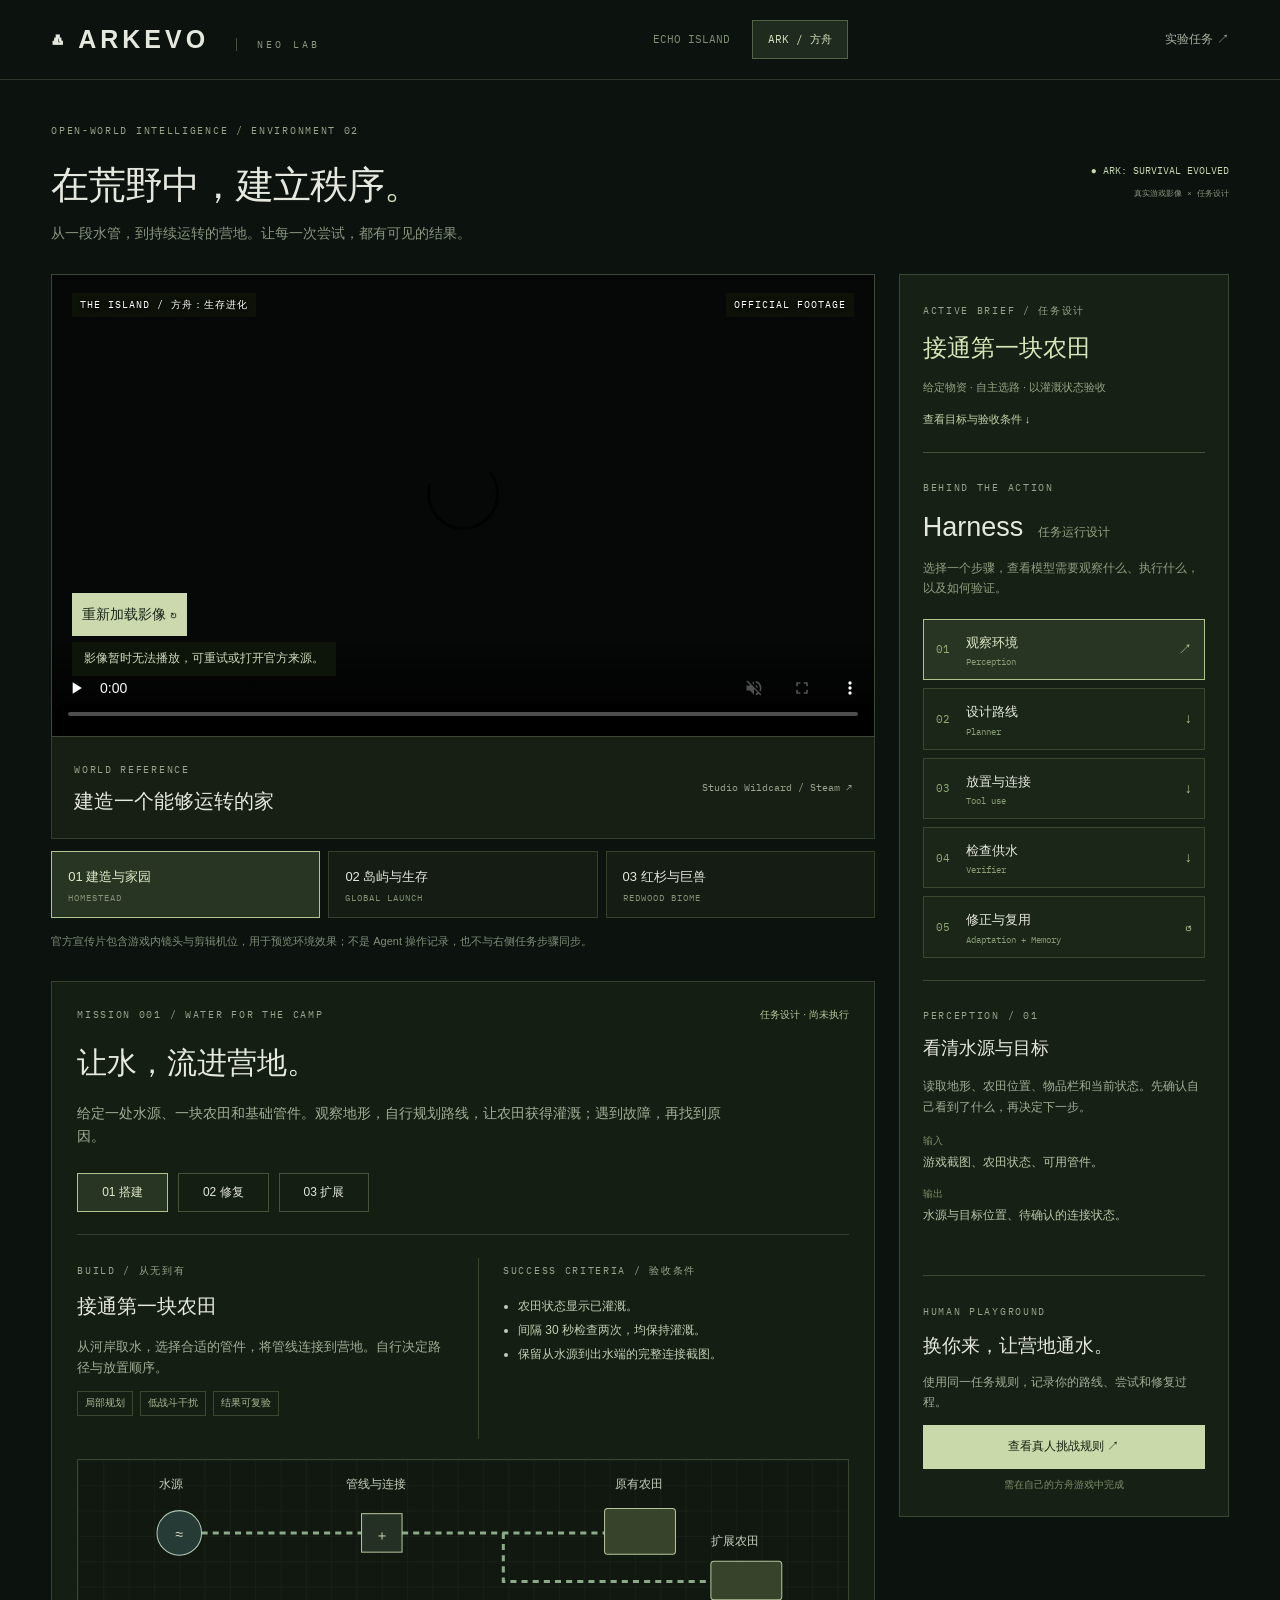
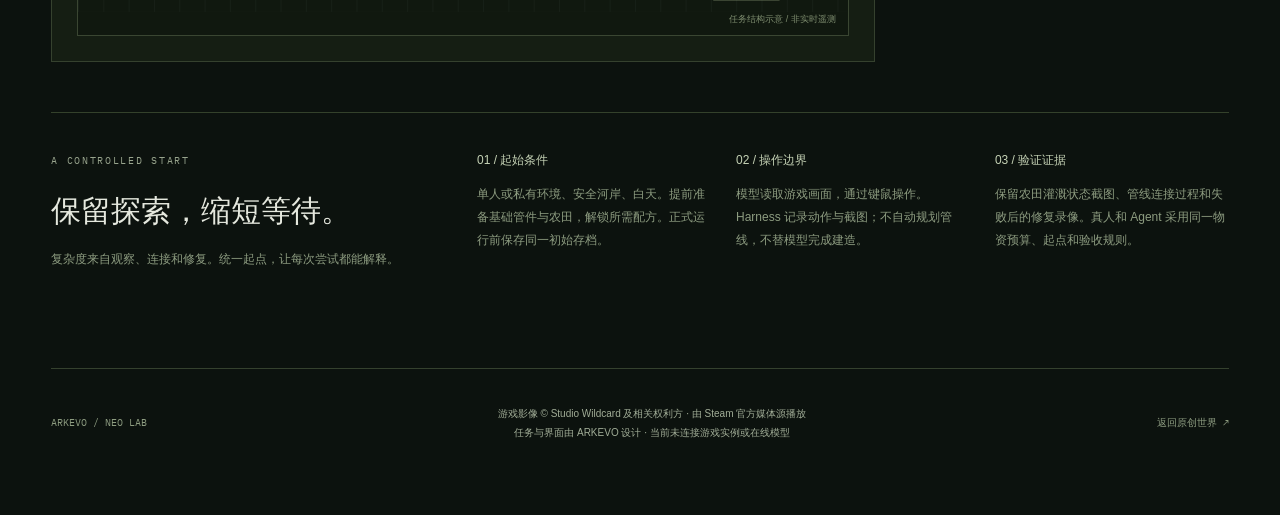
==== ark.html @ 44299d84 "Add ARK environment preview with official footage and irrigation task briefs" ====
<!doctype html><html lang="zh-CN"><head><meta charset="utf-8"><meta name="viewport" content="width=device-width,initial-scale=1"><title>ARKEVO — 方舟观测台</title><meta name="theme-color" content="#101510"><link rel="icon" href="assets/mark.svg"><link rel="stylesheet" href="ark.css?v=1"></head><body>
<header><a class="brand" href="index.html">◭ ARKEVO <small>NEO LAB</small></a><nav aria-label="环境切换"><a href="index.html">ECHO ISLAND</a><a class="selected" href="ark.html" aria-current="page">ARK / 方舟</a></nav><a href="#mission">实验任务 ↗</a></header>
<main><section class="intro"><div><span class="eyebrow">OPEN-WORLD INTELLIGENCE / ENVIRONMENT 02</span><h1>在荒野中，建立秩序<span>。</span></h1><p>从一段水管，到持续运转的营地。让每一次尝试，都有可见的结果。</p></div><div class="intro-side"><span>● ARK: SURVIVAL EVOLVED</span><small>真实游戏影像 × 任务设计</small></div></section>
<div class="layout"><section class="viewer"><div class="film"><video id="film" controls autoplay muted playsinline preload="metadata" aria-label="方舟官方游戏宣传影像"></video><div class="film-top"><span>THE ISLAND / 方舟：生存进化</span><span>OFFICIAL FOOTAGE</span></div><div id="loading" role="status">正在连接官方影像…</div><button id="retry" hidden>重新加载影像 ↻</button></div><div class="film-info"><div><span class="eyebrow">WORLD REFERENCE</span><h2 id="filmTitle">建造一个能够运转的家</h2></div><a href="https://store.steampowered.com/app/346110/ARK_Survival_Evolved/" target="_blank" rel="noopener">Studio Wildcard / Steam ↗</a></div><div class="media-tabs" role="group" aria-label="选择游戏影像"><button data-film="0" aria-pressed="true">01 建造与家园<span>HOMESTEAD</span></button><button data-film="1" aria-pressed="false">02 岛屿与生存<span>GLOBAL LAUNCH</span></button><button data-film="2" aria-pressed="false">03 红杉与巨兽<span>REDWOOD BIOME</span></button></div><p class="media-note">官方宣传片包含游戏内镜头与剪辑机位，用于预览环境效果；不是 Agent 操作记录，也不与右侧任务步骤同步。</p>
<section class="mission" id="mission"><div class="section-top"><span class="eyebrow">MISSION 001 / WATER FOR THE CAMP</span><span class="status">任务设计 · 尚未执行</span></div><h2>让水，流进营地。</h2><p class="lead">给定一处水源、一块农田和基础管件。观察地形，自行规划路线，让农田获得灌溉；遇到故障，再找到原因。</p><div class="task-tabs" role="group" aria-label="选择挑战任务"><button data-task="0" aria-pressed="true">01 搭建</button><button data-task="1" aria-pressed="false">02 修复</button><button data-task="2" aria-pressed="false">03 扩展</button></div><div class="task-content"><div><span id="taskTag" class="eyebrow"></span><h3 id="taskTitle"></h3><p id="taskDesc"></p><div class="pills"><span>局部规划</span><span>低战斗干扰</span><span>结果可复验</span></div></div><div class="success"><span class="eyebrow">SUCCESS CRITERIA / 验收条件</span><ul id="criteria"></ul></div></div><div class="map"><svg viewBox="0 0 760 150" role="img" aria-label="供水任务结构示意，不代表游戏实时状态"><defs><pattern id="grid" width="25" height="25" patternUnits="userSpaceOnUse"><path d="M25 0H0V25" fill="none" stroke="#29362c" stroke-width=".5"/></pattern></defs><rect width="760" height="150" fill="url(#grid)"/><path d="M100 72H300H530M420 72V120H640" fill="none" stroke="#8caa8a" stroke-width="3" stroke-dasharray="6 5"/><circle cx="100" cy="72" r="22" fill="#263a36" stroke="#b0c9b3"/><text x="100" y="78" text-anchor="middle" fill="#d4dfc0">≈</text><rect x="280" y="53" width="40" height="38" fill="#253025" stroke="#b6c69b"/><text x="300" y="79" text-anchor="middle" fill="#d4dfc0">＋</text><rect x="520" y="48" width="70" height="45" rx="3" fill="#37432a" stroke="#b6c69b"/><rect x="625" y="100" width="70" height="38" rx="3" fill="#37432a" stroke="#b6c69b"/><g fill="#c5cfbb" font-size="12" font-family="sans-serif"><text x="80" y="28">水源</text><text x="265" y="28">管线与连接</text><text x="530" y="28">原有农田</text><text x="625" y="84">扩展农田</text></g></svg><span>任务结构示意 / 非实时遥测</span></div></section></section>
<aside><div class="mission-summary"><span class="eyebrow">ACTIVE BRIEF / 任务设计</span><h3 id="briefTask">接通第一块农田</h3><p>给定物资 · 自主选路 · 以灌溉状态验收</p><a href="#mission">查看目标与验收条件 ↓</a></div><div class="panel-title"><span class="eyebrow">BEHIND THE ACTION</span><h2>Harness <small>任务运行设计</small></h2><p>选择一个步骤，查看模型需要观察什么、执行什么，以及如何验证。</p></div><div class="loop" role="group" aria-label="查看闭环步骤"><button data-step="0" aria-pressed="true"><b>01</b><span>观察环境<small>Perception</small></span><i>↗</i></button><button data-step="1" aria-pressed="false"><b>02</b><span>设计路线<small>Planner</small></span><i>↓</i></button><button data-step="2" aria-pressed="false"><b>03</b><span>放置与连接<small>Tool use</small></span><i>↓</i></button><button data-step="3" aria-pressed="false"><b>04</b><span>检查供水<small>Verifier</small></span><i>↓</i></button><button data-step="4" aria-pressed="false"><b>05</b><span>修正与复用<small>Adaptation + Memory</small></span><i>↺</i></button></div><div class="step-detail" aria-live="polite"><span id="stepCode" class="eyebrow"></span><h3 id="stepTitle"></h3><p id="stepBody"></p><dl><dt>输入</dt><dd id="stepInput"></dd><dt>输出</dt><dd id="stepOutput"></dd></dl></div><div class="human"><span class="eyebrow">HUMAN PLAYGROUND</span><h3>换你来，让营地通水。</h3><p>使用同一任务规则，记录你的路线、尝试和修复过程。</p><button id="humanOpen">查看真人挑战规则 ↗</button><small>需在自己的方舟游戏中完成</small></div></aside></div>
<section class="conditions"><div><span class="eyebrow">A CONTROLLED START</span><h2>保留探索，缩短等待。</h2><p>复杂度来自观察、连接和修复。统一起点，让每次尝试都能解释。</p></div><div><article><b>01 / 起始条件</b><p>单人或私有环境、安全河岸、白天。提前准备基础管件与农田，解锁所需配方。正式运行前保存同一初始存档。</p></article><article><b>02 / 操作边界</b><p>模型读取游戏画面，通过键鼠操作。Harness 记录动作与截图；不自动规划管线，不替模型完成建造。</p></article><article><b>03 / 验证证据</b><p>保留农田灌溉状态截图、管线连接过程和失败后的修复录像。真人和 Agent 采用同一物资预算、起点和验收规则。</p></article></div></section>
<footer><span>ARKEVO / NEO LAB</span><p>游戏影像 © Studio Wildcard 及相关权利方 · 由 Steam 官方媒体源播放<br>任务与界面由 ARKEVO 设计 · 当前未连接游戏实例或在线模型</p><a href="index.html">返回原创世界 ↗</a></footer></main>
<dialog id="humanDialog" aria-labelledby="humanTitle"><button class="close" aria-label="关闭真人挑战规则">×</button><span class="eyebrow">SAME TASK. YOUR OWN PATH.</span><h2 id="humanTitle">从相同的起点，走出自己的路线。</h2><p>在《方舟：生存进化》中准备安全河岸、农田和基础管件，保存起点。选定任务后再开始计时。</p><ol><li>从任务开始计时，记录暂停、查攻略和人工帮助。</li><li>每次修改后检查农田的灌溉状态，保留失败与修复证据。</li><li>达到全部验收条件后停止计时，记录用时、尝试次数与最终管线。</li></ol><p class="note">本页提供任务书，不会启动或远程控制方舟。尚无可加入的统一游戏服务器，也没有真人或模型成绩。</p><a class="download" href="ark-task.json" download>下载完整任务书 JSON ↓</a></dialog>
<script src="vendor/hls.min.js"></script><script src="ark.js?v=1"></script></body></html>
---- ark.css ----
@font-face{font-family:Plex;src:url(assets/fonts/font-0.ttf)}*{box-sizing:border-box}html{scroll-behavior:smooth}body{margin:0;background:#0c120e;color:#e5e8de;font:14px/1.65 Inter,-apple-system,BlinkMacSystemFont,"PingFang SC",sans-serif}a{color:inherit;text-decoration:none}button{font:inherit;color:inherit;cursor:pointer}button:focus-visible,a:focus-visible{outline:2px solid #d5e5b2;outline-offset:4px}header{height:80px;border-bottom:1px solid #2b3428;display:flex;align-items:center;justify-content:space-between;padding:0 4vw;gap:25px}header>a:last-child{font-size:12px;color:#a8b0a0}.brand{font-size:25px;letter-spacing:4px;font-weight:650}.brand small{font:10px Plex,monospace;letter-spacing:3px;border-left:1px solid #45503c;padding-left:20px;margin-left:16px;color:#8d9883}nav{display:flex;gap:6px;font:11px Plex,monospace}nav a{padding:11px 15px;color:#809078;border:1px solid transparent}nav a.selected{background:#202b1f;border-color:#536348;color:#d4e0bd}main{max-width:1800px;margin:auto;padding:38px 4vw}.intro{display:flex;align-items:center;justify-content:space-between;margin-bottom:28px;gap:20px}.eyebrow{font:10px/1.6 Plex,monospace;letter-spacing:1.7px;color:#98a48d}h1{font-size:clamp(30px,3vw,48px);font-weight:450;letter-spacing:-1px;margin:12px 0 6px}h1 span{color:#d2dfb4}.intro p{margin:0;color:#899680}.intro-side{display:grid;gap:10px;text-align:right;font:10px Plex,monospace;color:#c7d6b1;white-space:nowrap}.intro-side small{color:#88947e}.layout{display:grid;grid-template-columns:minmax(0,1fr) 330px;gap:24px;align-items:start}.viewer{min-width:0}.film{position:relative;background:#050806;aspect-ratio:16/9;border:1px solid #3c4835;overflow:hidden}.film video{width:100%;height:100%;object-fit:contain}.film-top{position:absolute;left:20px;right:20px;top:18px;display:flex;justify-content:space-between;pointer-events:none;font:10px Plex,monospace;letter-spacing:1px;color:#fff;text-shadow:0 2px 4px #000}.film-top span{padding:5px 8px;background:#10180ba0}#loading{position:absolute;left:20px;bottom:60px;padding:7px 12px;background:#10180bcc;color:#d0dbbd;font-size:12px}#retry{position:absolute;left:20px;bottom:100px;background:#ccd9ae;color:#1b2718;border:0;padding:10px}.film-info{display:flex;justify-content:space-between;align-items:center;gap:15px;padding:20px 22px;background:#171f15;border:1px solid #333f2e;border-top:0}.film-info h2{font-weight:450;font-size:20px;margin:5px 0 0}.film-info a{font:10px Plex,monospace;color:#99a48e}.media-tabs{display:grid;grid-template-columns:repeat(3,1fr);gap:8px;margin-top:12px}.media-tabs button{background:#141c13;border:1px solid #34402c;text-align:left;padding:14px 16px;font-size:13px}.media-tabs span{display:block;font:9px Plex,monospace;letter-spacing:1px;color:#859276;margin-top:5px}[aria-pressed=true]{border-color:#afc58b!important;background:#293523!important;color:#e0ebc8!important}.media-note{color:#7f8d77;font-size:11px;margin:14px 0 30px}.mission{border:1px solid #35412e;background:#151e13;padding:25px}.section-top{display:flex;justify-content:space-between;gap:15px}.status{font-size:10px;color:#b5c699}.mission h2,.conditions h2{font-size:30px;font-weight:450;margin:15px 0 9px}.lead{color:#a0ad96;max-width:670px}.task-tabs{display:flex;gap:10px;margin-top:25px}.task-tabs button{border:1px solid #465239;background:transparent;padding:9px 24px;font-size:12px}.task-content{display:grid;grid-template-columns:1fr 1fr;gap:30px;border-top:1px solid #36412d;margin-top:22px;padding-top:23px;min-height:205px}h3{font-weight:500;font-size:20px;margin:8px 0 10px}p{color:#a1ad97}.task-content p{font-size:13px}.pills{display:flex;gap:7px;flex-wrap:wrap}.pills span{font-size:10px;border:1px solid #3a4830;padding:3px 7px;color:#a9b996}.success{border-left:1px solid #39452f;padding-left:24px}.success ul{padding-left:15px;color:#c3ceb5;font-size:12px;line-height:2}.map{margin-top:20px;border:1px solid #3a4632;background:#10180f;position:relative}.map svg{display:block;width:100%;height:auto}.map>span{display:block;text-align:right;font-size:9px;color:#7f8e70;margin:0 12px 8px}aside{border:1px solid #3b4732;padding:23px;background:#172015}.panel-title h2{font-size:27px;font-weight:450;margin:6px 0}.panel-title small{font-size:12px;color:#92a382;margin-left:7px}.panel-title p{font-size:12px;color:#8e9e80;margin:10px 0 20px}.loop{display:grid;gap:8px}.loop button{display:flex;align-items:center;text-align:left;width:100%;padding:12px;background:#1b2618;border:1px solid #3a482f;gap:16px}.loop b{font:11px Plex;color:#92aa76}.loop span{font-size:13px}.loop small{display:block;font:9px Plex;color:#899e76;margin-top:3px}.loop i{margin-left:auto;font-style:normal;color:#acc28d}.step-detail{border-top:1px solid #3d4b33;margin-top:22px;padding-top:22px;min-height:295px}.step-detail h3{font-size:18px}.step-detail p,.step-detail dd{font-size:12px;line-height:1.8}.step-detail dt{color:#778b65;font-size:10px;margin-top:12px}.step-detail dd{margin:3px 0;color:#b8c6a8}.human{border-top:1px solid #3d4b33;padding-top:23px}.human h3{font-size:19px}.human p{font-size:12px}.human button,.download{display:block;width:100%;text-align:center;background:#c9d9aa;color:#192212;border:0;padding:12px;font-size:12px}.human small{display:block;text-align:center;color:#7e916d;font-size:10px;margin-top:8px}.conditions{display:grid;grid-template-columns:1fr 2fr;gap:50px;margin:50px 0;padding:35px 0;border-top:1px solid #34412b}.conditions>div:last-child{display:grid;grid-template-columns:repeat(3,1fr);gap:25px}.conditions b{font-size:12px;font-weight:500;color:#c6d3b6}.conditions p{font-size:12px;line-height:1.9;color:#8d9c80}footer{border-top:1px solid #35412e;display:flex;justify-content:space-between;align-items:center;gap:20px;padding:25px 0;font:10px Plex;color:#8d9c80}footer p{font:10px/1.9 sans-serif;text-align:center}dialog{background:#1a2317;color:#e0e7d5;border:1px solid #758463;max-width:600px;width:calc(100% - 32px);padding:38px}dialog::backdrop{background:#000b;backdrop-filter:blur(6px)}dialog h2{font-weight:450;font-size:27px}dialog p,dialog li{font-size:13px;color:#b6c2a9}dialog li{padding:8px 0}.close{position:absolute;right:12px;top:6px;background:none;border:0;font-size:25px}.note{border-top:1px solid #465239;padding-top:16px;font-size:11px!important}.download{margin-top:22px}[hidden]{display:none!important}@media(min-width:1500px){.layout{grid-template-columns:minmax(0,1fr) 390px}}@media(max-width:950px){.layout{grid-template-columns:1fr}aside{display:grid;grid-template-columns:1fr 1fr;gap:20px}.panel-title{grid-column:1/-1}.step-detail{margin:0;border:0;padding:0}.human{grid-column:1/-1}.conditions{grid-template-columns:1fr;gap:15px}.intro-side{display:none}}@media(max-width:560px){header{height:auto;min-height:80px;padding:16px 5vw;flex-wrap:wrap;gap:12px}.brand{font-size:22px}.brand small{font-size:8px;margin-left:8px;padding-left:10px}header>a:last-child{display:none}nav a{padding:7px 10px}main{padding:25px 5vw}.intro h1{font-size:28px}.intro p{font-size:12px}.eyebrow{font-size:8px}.film-top{top:8px;left:7px;right:7px;font-size:7px}.film-info{padding:13px}.film-info h2{font-size:17px}.film-info a{font-size:8px;max-width:90px}.media-tabs button{padding:10px 8px;font-size:11px}.media-tabs span{font-size:7px}.mission{padding:17px}.section-top{flex-wrap:wrap;gap:5px}.task-content{grid-template-columns:1fr;gap:15px}.success{border-left:0;border-top:1px solid #39452f;padding:15px 0 0}.task-tabs button{padding:8px 17px}aside{display:block;padding:18px}.step-detail{padding-top:20px;margin-top:20px;border-top:1px solid #3d4b33}.conditions>div:last-child{grid-template-columns:1fr;gap:12px}footer{flex-wrap:wrap}footer p{text-align:left}.map svg{min-height:100px}dialog{padding:26px}}

.mission-summary{padding:0 0 22px;margin-bottom:22px;border-bottom:1px solid #425235}.mission-summary h3{font-size:24px;color:#d5e6b9;margin:7px 0}.mission-summary p{font-size:11px;color:#94a382}.mission-summary a{font-size:11px;color:#c5d5ac}@media(max-width:950px){.mission-summary{grid-column:1/-1;margin:0}}
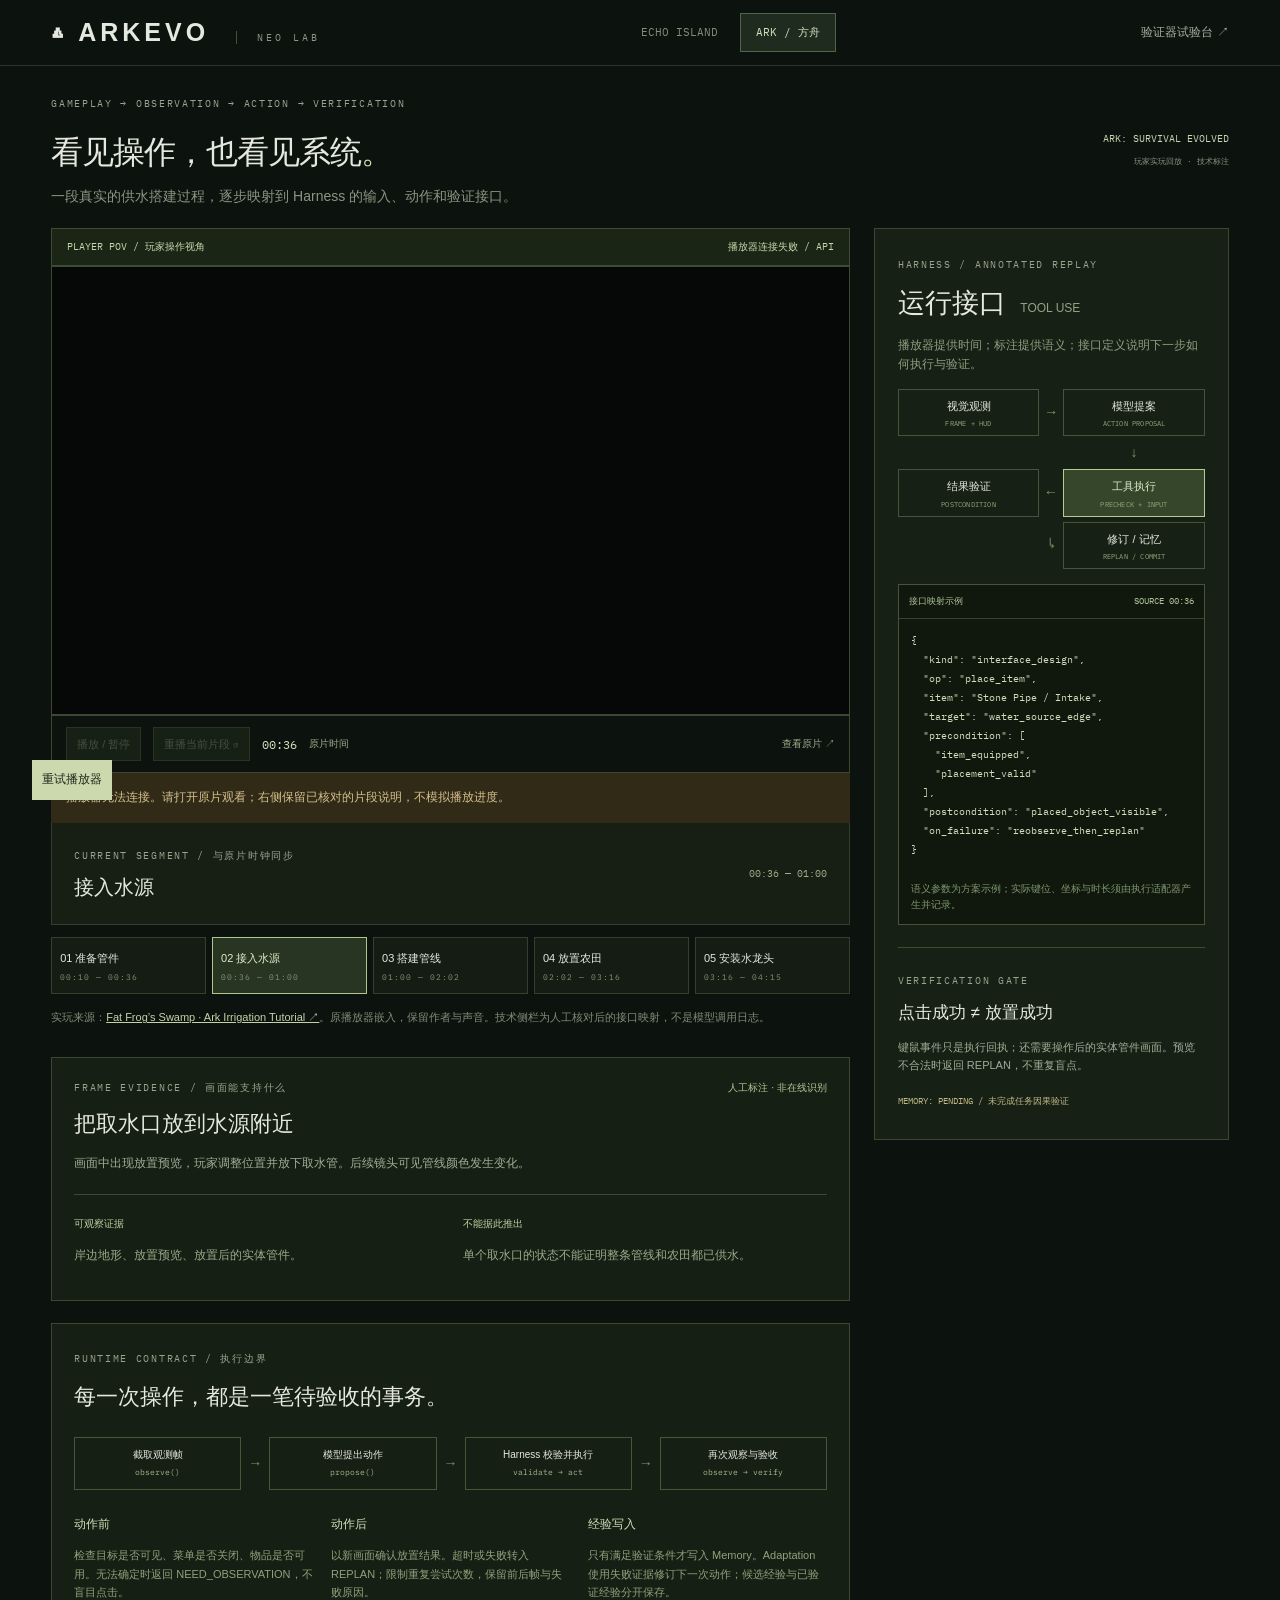
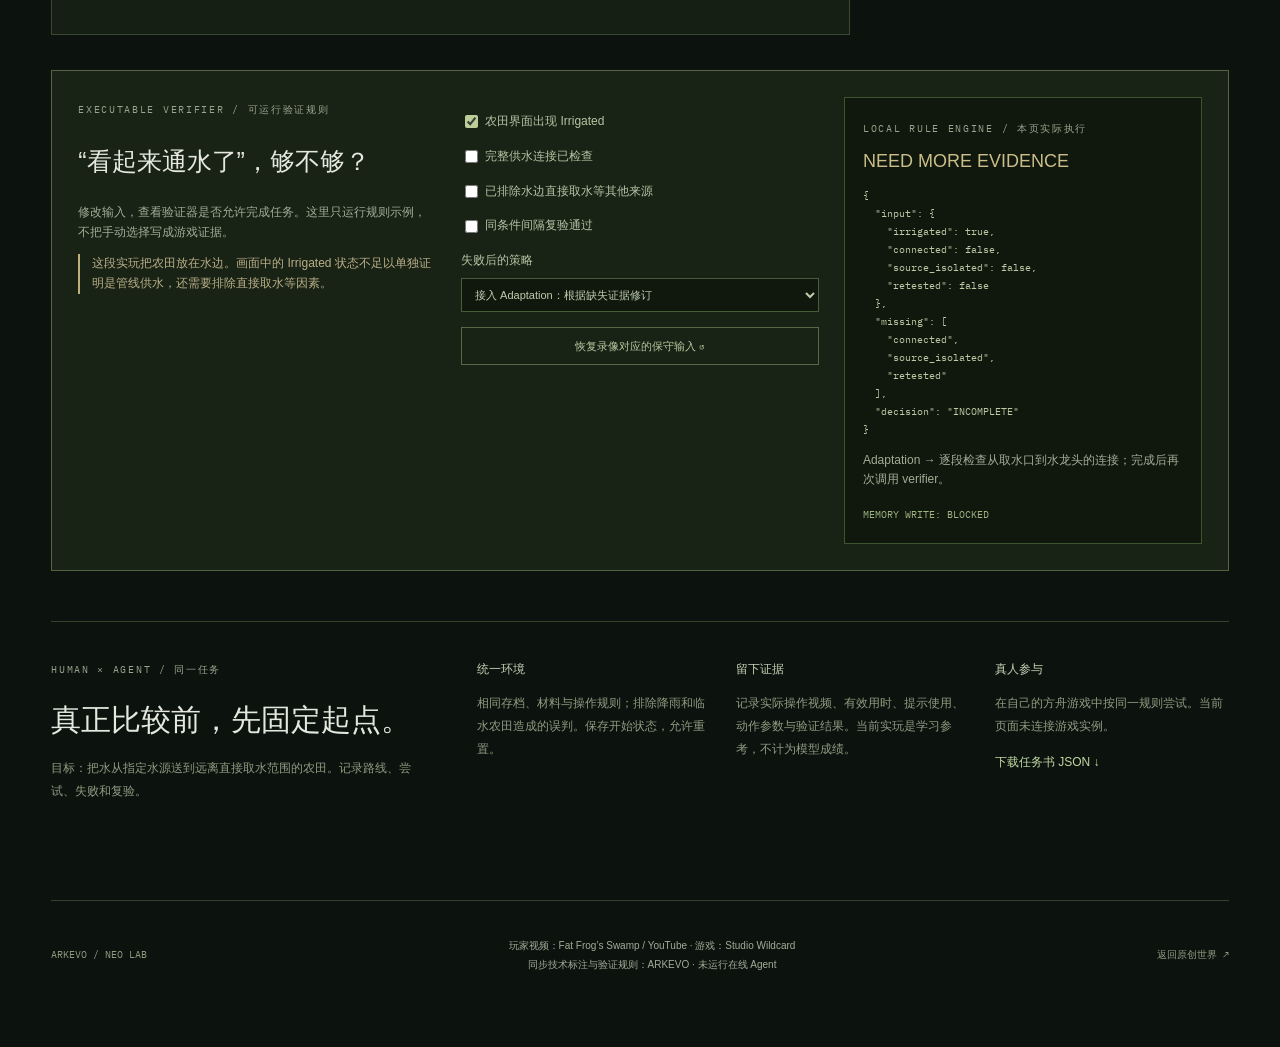
==== commit e021779e: "Replace ARK trailers with task-matched gameplay and synchronized harness contracts" ====
--- a/ark.html
+++ b/ark.html
@@ -1,10 +1,11 @@
-<!doctype html><html lang="zh-CN"><head><meta charset="utf-8"><meta name="viewport" content="width=device-width,initial-scale=1"><title>ARKEVO — 方舟观测台</title><meta name="theme-color" content="#101510"><link rel="icon" href="assets/mark.svg"><link rel="stylesheet" href="ark.css?v=1"></head><body>
-<header><a class="brand" href="index.html">◭ ARKEVO <small>NEO LAB</small></a><nav aria-label="环境切换"><a href="index.html">ECHO ISLAND</a><a class="selected" href="ark.html" aria-current="page">ARK / 方舟</a></nav><a href="#mission">实验任务 ↗</a></header>
-<main><section class="intro"><div><span class="eyebrow">OPEN-WORLD INTELLIGENCE / ENVIRONMENT 02</span><h1>在荒野中，建立秩序<span>。</span></h1><p>从一段水管，到持续运转的营地。让每一次尝试，都有可见的结果。</p></div><div class="intro-side"><span>● ARK: SURVIVAL EVOLVED</span><small>真实游戏影像 × 任务设计</small></div></section>
-<div class="layout"><section class="viewer"><div class="film"><video id="film" controls autoplay muted playsinline preload="metadata" aria-label="方舟官方游戏宣传影像"></video><div class="film-top"><span>THE ISLAND / 方舟：生存进化</span><span>OFFICIAL FOOTAGE</span></div><div id="loading" role="status">正在连接官方影像…</div><button id="retry" hidden>重新加载影像 ↻</button></div><div class="film-info"><div><span class="eyebrow">WORLD REFERENCE</span><h2 id="filmTitle">建造一个能够运转的家</h2></div><a href="https://store.steampowered.com/app/346110/ARK_Survival_Evolved/" target="_blank" rel="noopener">Studio Wildcard / Steam ↗</a></div><div class="media-tabs" role="group" aria-label="选择游戏影像"><button data-film="0" aria-pressed="true">01 建造与家园<span>HOMESTEAD</span></button><button data-film="1" aria-pressed="false">02 岛屿与生存<span>GLOBAL LAUNCH</span></button><button data-film="2" aria-pressed="false">03 红杉与巨兽<span>REDWOOD BIOME</span></button></div><p class="media-note">官方宣传片包含游戏内镜头与剪辑机位，用于预览环境效果；不是 Agent 操作记录，也不与右侧任务步骤同步。</p>
-<section class="mission" id="mission"><div class="section-top"><span class="eyebrow">MISSION 001 / WATER FOR THE CAMP</span><span class="status">任务设计 · 尚未执行</span></div><h2>让水，流进营地。</h2><p class="lead">给定一处水源、一块农田和基础管件。观察地形，自行规划路线，让农田获得灌溉；遇到故障，再找到原因。</p><div class="task-tabs" role="group" aria-label="选择挑战任务"><button data-task="0" aria-pressed="true">01 搭建</button><button data-task="1" aria-pressed="false">02 修复</button><button data-task="2" aria-pressed="false">03 扩展</button></div><div class="task-content"><div><span id="taskTag" class="eyebrow"></span><h3 id="taskTitle"></h3><p id="taskDesc"></p><div class="pills"><span>局部规划</span><span>低战斗干扰</span><span>结果可复验</span></div></div><div class="success"><span class="eyebrow">SUCCESS CRITERIA / 验收条件</span><ul id="criteria"></ul></div></div><div class="map"><svg viewBox="0 0 760 150" role="img" aria-label="供水任务结构示意，不代表游戏实时状态"><defs><pattern id="grid" width="25" height="25" patternUnits="userSpaceOnUse"><path d="M25 0H0V25" fill="none" stroke="#29362c" stroke-width=".5"/></pattern></defs><rect width="760" height="150" fill="url(#grid)"/><path d="M100 72H300H530M420 72V120H640" fill="none" stroke="#8caa8a" stroke-width="3" stroke-dasharray="6 5"/><circle cx="100" cy="72" r="22" fill="#263a36" stroke="#b0c9b3"/><text x="100" y="78" text-anchor="middle" fill="#d4dfc0">≈</text><rect x="280" y="53" width="40" height="38" fill="#253025" stroke="#b6c69b"/><text x="300" y="79" text-anchor="middle" fill="#d4dfc0">＋</text><rect x="520" y="48" width="70" height="45" rx="3" fill="#37432a" stroke="#b6c69b"/><rect x="625" y="100" width="70" height="38" rx="3" fill="#37432a" stroke="#b6c69b"/><g fill="#c5cfbb" font-size="12" font-family="sans-serif"><text x="80" y="28">水源</text><text x="265" y="28">管线与连接</text><text x="530" y="28">原有农田</text><text x="625" y="84">扩展农田</text></g></svg><span>任务结构示意 / 非实时遥测</span></div></section></section>
-<aside><div class="mission-summary"><span class="eyebrow">ACTIVE BRIEF / 任务设计</span><h3 id="briefTask">接通第一块农田</h3><p>给定物资 · 自主选路 · 以灌溉状态验收</p><a href="#mission">查看目标与验收条件 ↓</a></div><div class="panel-title"><span class="eyebrow">BEHIND THE ACTION</span><h2>Harness <small>任务运行设计</small></h2><p>选择一个步骤，查看模型需要观察什么、执行什么，以及如何验证。</p></div><div class="loop" role="group" aria-label="查看闭环步骤"><button data-step="0" aria-pressed="true"><b>01</b><span>观察环境<small>Perception</small></span><i>↗</i></button><button data-step="1" aria-pressed="false"><b>02</b><span>设计路线<small>Planner</small></span><i>↓</i></button><button data-step="2" aria-pressed="false"><b>03</b><span>放置与连接<small>Tool use</small></span><i>↓</i></button><button data-step="3" aria-pressed="false"><b>04</b><span>检查供水<small>Verifier</small></span><i>↓</i></button><button data-step="4" aria-pressed="false"><b>05</b><span>修正与复用<small>Adaptation + Memory</small></span><i>↺</i></button></div><div class="step-detail" aria-live="polite"><span id="stepCode" class="eyebrow"></span><h3 id="stepTitle"></h3><p id="stepBody"></p><dl><dt>输入</dt><dd id="stepInput"></dd><dt>输出</dt><dd id="stepOutput"></dd></dl></div><div class="human"><span class="eyebrow">HUMAN PLAYGROUND</span><h3>换你来，让营地通水。</h3><p>使用同一任务规则，记录你的路线、尝试和修复过程。</p><button id="humanOpen">查看真人挑战规则 ↗</button><small>需在自己的方舟游戏中完成</small></div></aside></div>
-<section class="conditions"><div><span class="eyebrow">A CONTROLLED START</span><h2>保留探索，缩短等待。</h2><p>复杂度来自观察、连接和修复。统一起点，让每次尝试都能解释。</p></div><div><article><b>01 / 起始条件</b><p>单人或私有环境、安全河岸、白天。提前准备基础管件与农田，解锁所需配方。正式运行前保存同一初始存档。</p></article><article><b>02 / 操作边界</b><p>模型读取游戏画面，通过键鼠操作。Harness 记录动作与截图；不自动规划管线，不替模型完成建造。</p></article><article><b>03 / 验证证据</b><p>保留农田灌溉状态截图、管线连接过程和失败后的修复录像。真人和 Agent 采用同一物资预算、起点和验收规则。</p></article></div></section>
-<footer><span>ARKEVO / NEO LAB</span><p>游戏影像 © Studio Wildcard 及相关权利方 · 由 Steam 官方媒体源播放<br>任务与界面由 ARKEVO 设计 · 当前未连接游戏实例或在线模型</p><a href="index.html">返回原创世界 ↗</a></footer></main>
-<dialog id="humanDialog" aria-labelledby="humanTitle"><button class="close" aria-label="关闭真人挑战规则">×</button><span class="eyebrow">SAME TASK. YOUR OWN PATH.</span><h2 id="humanTitle">从相同的起点，走出自己的路线。</h2><p>在《方舟：生存进化》中准备安全河岸、农田和基础管件，保存起点。选定任务后再开始计时。</p><ol><li>从任务开始计时，记录暂停、查攻略和人工帮助。</li><li>每次修改后检查农田的灌溉状态，保留失败与修复证据。</li><li>达到全部验收条件后停止计时，记录用时、尝试次数与最终管线。</li></ol><p class="note">本页提供任务书，不会启动或远程控制方舟。尚无可加入的统一游戏服务器，也没有真人或模型成绩。</p><a class="download" href="ark-task.json" download>下载完整任务书 JSON ↓</a></dialog>
-<script src="vendor/hls.min.js"></script><script src="ark.js?v=1"></script></body></html>+<!doctype html><html lang="zh-CN"><head><meta charset="utf-8"><meta name="viewport" content="width=device-width,initial-scale=1"><meta name="referrer" content="strict-origin-when-cross-origin"><title>ARKEVO — 方舟任务回放</title><link rel="icon" href="assets/mark.svg"><link rel="stylesheet" href="ark.css?v=2"></head><body>
+<header><a class="brand" href="index.html">◭ ARKEVO <small>NEO LAB</small></a><nav aria-label="环境切换"><a href="index.html">ECHO ISLAND</a><a class="selected" href="ark.html" aria-current="page">ARK / 方舟</a></nav><a href="#verification">验证器试验台 ↗</a></header>
+<main><section class="intro"><div><span class="eyebrow">GAMEPLAY → OBSERVATION → ACTION → VERIFICATION</span><h1>看见操作，也看见系统<span>。</span></h1><p>一段真实的供水搭建过程，逐步映射到 Harness 的输入、动作和验证接口。</p></div><div class="intro-side"><span>ARK: SURVIVAL EVOLVED</span><small>玩家实玩回放 · 技术标注</small></div></section>
+<div class="layout"><section class="viewer"><div class="source-strip"><span>PLAYER POV / 玩家操作视角</span><span id="syncState" role="status">播放器连接中</span></div><div class="film"><div id="player"></div></div><div class="play-tools"><button id="playToggle" disabled>播放 / 暂停</button><button id="replay" disabled>重播当前片段 ↺</button><span id="clock">00:36</span><span>原片时间</span><a id="sourceLink" href="https://www.youtube.com/watch?v=_uCKT1KwHM4&t=36s" target="_blank" rel="noopener">查看原片 ↗</a></div><div id="playerError" class="error" hidden role="status">播放器无法连接。请打开原片观看；右侧保留已核对的片段说明，不模拟播放进度。<button id="retry">重试播放器</button></div>
+<div class="film-info"><div><span class="eyebrow">CURRENT SEGMENT / 与原片时钟同步</span><h2 id="filmTitle">接入水源</h2></div><span id="range">00:36 — 01:00</span></div><div id="chapters" class="media-tabs" role="group" aria-label="实玩片段"></div><p class="media-note">实玩来源：<a href="https://www.youtube.com/watch?v=_uCKT1KwHM4" target="_blank" rel="noopener">Fat Frog’s Swamp · Ark Irrigation Tutorial ↗</a>。原播放器嵌入，保留作者与声音。技术侧栏为人工核对后的接口映射，不是模型调用日志。</p>
+<section class="evidence-panel"><div class="section-top"><span class="eyebrow">FRAME EVIDENCE / 画面能支持什么</span><span class="status">人工标注 · 非在线识别</span></div><h2 id="evidenceTitle">取水口的放置与连接</h2><p id="evidenceText"></p><div class="evidence-columns"><div><span>可观察证据</span><p id="seen"></p></div><div><span>不能据此推出</span><p id="unproven"></p></div></div></section>
+<section class="architecture"><span class="eyebrow">RUNTIME CONTRACT / 执行边界</span><h2>每一次操作，都是一笔待验收的事务。</h2><div class="contract-flow"><span>截取观测帧<br><code>observe()</code></span><b>→</b><span>模型提出动作<br><code>propose()</code></span><b>→</b><span>Harness 校验并执行<br><code>validate → act</code></span><b>→</b><span>再次观察与验收<br><code>observe → verify</code></span></div><div class="contract-notes"><article><b>动作前</b><p>检查目标是否可见、菜单是否关闭、物品是否可用。无法确定时返回 NEED_OBSERVATION，不盲目点击。</p></article><article><b>动作后</b><p>以新画面确认放置结果。超时或失败转入 REPLAN；限制重复尝试次数，保留前后帧与失败原因。</p></article><article><b>经验写入</b><p>只有满足验证条件才写入 Memory。Adaptation 使用失败证据修订下一次动作；候选经验与已验证经验分开保存。</p></article></div></section></section>
+<aside><div class="panel-title"><span class="eyebrow">HARNESS / ANNOTATED REPLAY</span><h2>运行接口 <small id="phaseBadge">TOOL USE</small></h2><p>播放器提供时间；标注提供语义；接口定义说明下一步如何执行与验证。</p></div><div id="pipeline" class="pipeline"><div data-node="observe">视觉观测<small>FRAME + HUD</small></div><i>↓</i><div data-node="plan">模型提案<small>ACTION PROPOSAL</small></div><i>↓</i><div data-node="act">工具执行<small>PRECHECK + INPUT</small></div><i>↓</i><div data-node="verify">结果验证<small>POSTCONDITION</small></div><i>↳</i><div data-node="adapt">修订 / 记忆<small>REPLAN / COMMIT</small></div></div><div class="packet"><div class="packet-head"><span>接口映射示例</span><span id="frameRef">SOURCE 00:36</span></div><pre id="actionPacket"></pre><p>语义参数为方案示例；实际键位、坐标与时长须由执行适配器产生并记录。</p></div><div class="gate"><span class="eyebrow">VERIFICATION GATE</span><h3 id="gateTitle"></h3><p id="gateBody"></p><span id="memoryState" class="gate-state"></span></div></aside></div>
+<section id="verification" class="verifier-lab"><div class="lab-intro"><span class="eyebrow">EXECUTABLE VERIFIER / 可运行验证规则</span><h2>“看起来通水了”，够不够？</h2><p>修改输入，查看验证器是否允许完成任务。这里只运行规则示例，不把手动选择写成游戏证据。</p><p class="source-warning">这段实玩把农田放在水边。画面中的 Irrigated 状态不足以单独证明是管线供水，还需要排除直接取水等因素。</p></div><div class="lab-controls"><label><input id="vIrrigated" type="checkbox" checked>农田界面出现 Irrigated</label><label><input id="vConnected" type="checkbox" checked>完整供水连接已检查</label><label><input id="vControl" type="checkbox">已排除水边直接取水等其他来源</label><label><input id="vRetest" type="checkbox">同条件间隔复验通过</label><label>失败后的策略 <select id="adaptPolicy"><option value="adapt">接入 Adaptation：根据缺失证据修订</option><option value="stop">不接入：停止并返回失败原因</option></select></label><button id="resetVerifier">恢复录像对应的保守输入 ↺</button></div><div class="lab-result" aria-live="polite"><span class="eyebrow">LOCAL RULE ENGINE / 本页实际执行</span><h3 id="verdict"></h3><pre id="verifierCode"></pre><p id="nextAction"></p><span id="commitState"></span></div></section>
+<section class="conditions"><div><span class="eyebrow">HUMAN × AGENT / 同一任务</span><h2>真正比较前，先固定起点。</h2><p>目标：把水从指定水源送到远离直接取水范围的农田。记录路线、尝试、失败和复验。</p></div><div><article><b>统一环境</b><p>相同存档、材料与操作规则；排除降雨和临水农田造成的误判。保存开始状态，允许重置。</p></article><article><b>留下证据</b><p>记录实际操作视频、有效用时、提示使用、动作参数与验证结果。当前实玩是学习参考，不计为模型成绩。</p></article><article><b>真人参与</b><p>在自己的方舟游戏中按同一规则尝试。当前页面未连接游戏实例。</p><a href="ark-task.json" download>下载任务书 JSON ↓</a></article></div></section>
+<footer><span>ARKEVO / NEO LAB</span><p>玩家视频：Fat Frog’s Swamp / YouTube · 游戏：Studio Wildcard<br>同步技术标注与验证规则：ARKEVO · 未运行在线 Agent</p><a href="index.html">返回原创世界 ↗</a></footer></main><script src="ark.js?v=2"></script></body></html>
--- a/ark.css
+++ b/ark.css
@@ -1,3 +1,7 @@
 @font-face{font-family:Plex;src:url(assets/fonts/font-0.ttf)}*{box-sizing:border-box}html{scroll-behavior:smooth}body{margin:0;background:#0c120e;color:#e5e8de;font:14px/1.65 Inter,-apple-system,BlinkMacSystemFont,"PingFang SC",sans-serif}a{color:inherit;text-decoration:none}button{font:inherit;color:inherit;cursor:pointer}button:focus-visible,a:focus-visible{outline:2px solid #d5e5b2;outline-offset:4px}header{height:80px;border-bottom:1px solid #2b3428;display:flex;align-items:center;justify-content:space-between;padding:0 4vw;gap:25px}header>a:last-child{font-size:12px;color:#a8b0a0}.brand{font-size:25px;letter-spacing:4px;font-weight:650}.brand small{font:10px Plex,monospace;letter-spacing:3px;border-left:1px solid #45503c;padding-left:20px;margin-left:16px;color:#8d9883}nav{display:flex;gap:6px;font:11px Plex,monospace}nav a{padding:11px 15px;color:#809078;border:1px solid transparent}nav a.selected{background:#202b1f;border-color:#536348;color:#d4e0bd}main{max-width:1800px;margin:auto;padding:38px 4vw}.intro{display:flex;align-items:center;justify-content:space-between;margin-bottom:28px;gap:20px}.eyebrow{font:10px/1.6 Plex,monospace;letter-spacing:1.7px;color:#98a48d}h1{font-size:clamp(30px,3vw,48px);font-weight:450;letter-spacing:-1px;margin:12px 0 6px}h1 span{color:#d2dfb4}.intro p{margin:0;color:#899680}.intro-side{display:grid;gap:10px;text-align:right;font:10px Plex,monospace;color:#c7d6b1;white-space:nowrap}.intro-side small{color:#88947e}.layout{display:grid;grid-template-columns:minmax(0,1fr) 330px;gap:24px;align-items:start}.viewer{min-width:0}.film{position:relative;background:#050806;aspect-ratio:16/9;border:1px solid #3c4835;overflow:hidden}.film video{width:100%;height:100%;object-fit:contain}.film-top{position:absolute;left:20px;right:20px;top:18px;display:flex;justify-content:space-between;pointer-events:none;font:10px Plex,monospace;letter-spacing:1px;color:#fff;text-shadow:0 2px 4px #000}.film-top span{padding:5px 8px;background:#10180ba0}#loading{position:absolute;left:20px;bottom:60px;padding:7px 12px;background:#10180bcc;color:#d0dbbd;font-size:12px}#retry{position:absolute;left:20px;bottom:100px;background:#ccd9ae;color:#1b2718;border:0;padding:10px}.film-info{display:flex;justify-content:space-between;align-items:center;gap:15px;padding:20px 22px;background:#171f15;border:1px solid #333f2e;border-top:0}.film-info h2{font-weight:450;font-size:20px;margin:5px 0 0}.film-info a{font:10px Plex,monospace;color:#99a48e}.media-tabs{display:grid;grid-template-columns:repeat(3,1fr);gap:8px;margin-top:12px}.media-tabs button{background:#141c13;border:1px solid #34402c;text-align:left;padding:14px 16px;font-size:13px}.media-tabs span{display:block;font:9px Plex,monospace;letter-spacing:1px;color:#859276;margin-top:5px}[aria-pressed=true]{border-color:#afc58b!important;background:#293523!important;color:#e0ebc8!important}.media-note{color:#7f8d77;font-size:11px;margin:14px 0 30px}.mission{border:1px solid #35412e;background:#151e13;padding:25px}.section-top{display:flex;justify-content:space-between;gap:15px}.status{font-size:10px;color:#b5c699}.mission h2,.conditions h2{font-size:30px;font-weight:450;margin:15px 0 9px}.lead{color:#a0ad96;max-width:670px}.task-tabs{display:flex;gap:10px;margin-top:25px}.task-tabs button{border:1px solid #465239;background:transparent;padding:9px 24px;font-size:12px}.task-content{display:grid;grid-template-columns:1fr 1fr;gap:30px;border-top:1px solid #36412d;margin-top:22px;padding-top:23px;min-height:205px}h3{font-weight:500;font-size:20px;margin:8px 0 10px}p{color:#a1ad97}.task-content p{font-size:13px}.pills{display:flex;gap:7px;flex-wrap:wrap}.pills span{font-size:10px;border:1px solid #3a4830;padding:3px 7px;color:#a9b996}.success{border-left:1px solid #39452f;padding-left:24px}.success ul{padding-left:15px;color:#c3ceb5;font-size:12px;line-height:2}.map{margin-top:20px;border:1px solid #3a4632;background:#10180f;position:relative}.map svg{display:block;width:100%;height:auto}.map>span{display:block;text-align:right;font-size:9px;color:#7f8e70;margin:0 12px 8px}aside{border:1px solid #3b4732;padding:23px;background:#172015}.panel-title h2{font-size:27px;font-weight:450;margin:6px 0}.panel-title small{font-size:12px;color:#92a382;margin-left:7px}.panel-title p{font-size:12px;color:#8e9e80;margin:10px 0 20px}.loop{display:grid;gap:8px}.loop button{display:flex;align-items:center;text-align:left;width:100%;padding:12px;background:#1b2618;border:1px solid #3a482f;gap:16px}.loop b{font:11px Plex;color:#92aa76}.loop span{font-size:13px}.loop small{display:block;font:9px Plex;color:#899e76;margin-top:3px}.loop i{margin-left:auto;font-style:normal;color:#acc28d}.step-detail{border-top:1px solid #3d4b33;margin-top:22px;padding-top:22px;min-height:295px}.step-detail h3{font-size:18px}.step-detail p,.step-detail dd{font-size:12px;line-height:1.8}.step-detail dt{color:#778b65;font-size:10px;margin-top:12px}.step-detail dd{margin:3px 0;color:#b8c6a8}.human{border-top:1px solid #3d4b33;padding-top:23px}.human h3{font-size:19px}.human p{font-size:12px}.human button,.download{display:block;width:100%;text-align:center;background:#c9d9aa;color:#192212;border:0;padding:12px;font-size:12px}.human small{display:block;text-align:center;color:#7e916d;font-size:10px;margin-top:8px}.conditions{display:grid;grid-template-columns:1fr 2fr;gap:50px;margin:50px 0;padding:35px 0;border-top:1px solid #34412b}.conditions>div:last-child{display:grid;grid-template-columns:repeat(3,1fr);gap:25px}.conditions b{font-size:12px;font-weight:500;color:#c6d3b6}.conditions p{font-size:12px;line-height:1.9;color:#8d9c80}footer{border-top:1px solid #35412e;display:flex;justify-content:space-between;align-items:center;gap:20px;padding:25px 0;font:10px Plex;color:#8d9c80}footer p{font:10px/1.9 sans-serif;text-align:center}dialog{background:#1a2317;color:#e0e7d5;border:1px solid #758463;max-width:600px;width:calc(100% - 32px);padding:38px}dialog::backdrop{background:#000b;backdrop-filter:blur(6px)}dialog h2{font-weight:450;font-size:27px}dialog p,dialog li{font-size:13px;color:#b6c2a9}dialog li{padding:8px 0}.close{position:absolute;right:12px;top:6px;background:none;border:0;font-size:25px}.note{border-top:1px solid #465239;padding-top:16px;font-size:11px!important}.download{margin-top:22px}[hidden]{display:none!important}@media(min-width:1500px){.layout{grid-template-columns:minmax(0,1fr) 390px}}@media(max-width:950px){.layout{grid-template-columns:1fr}aside{display:grid;grid-template-columns:1fr 1fr;gap:20px}.panel-title{grid-column:1/-1}.step-detail{margin:0;border:0;padding:0}.human{grid-column:1/-1}.conditions{grid-template-columns:1fr;gap:15px}.intro-side{display:none}}@media(max-width:560px){header{height:auto;min-height:80px;padding:16px 5vw;flex-wrap:wrap;gap:12px}.brand{font-size:22px}.brand small{font-size:8px;margin-left:8px;padding-left:10px}header>a:last-child{display:none}nav a{padding:7px 10px}main{padding:25px 5vw}.intro h1{font-size:28px}.intro p{font-size:12px}.eyebrow{font-size:8px}.film-top{top:8px;left:7px;right:7px;font-size:7px}.film-info{padding:13px}.film-info h2{font-size:17px}.film-info a{font-size:8px;max-width:90px}.media-tabs button{padding:10px 8px;font-size:11px}.media-tabs span{font-size:7px}.mission{padding:17px}.section-top{flex-wrap:wrap;gap:5px}.task-content{grid-template-columns:1fr;gap:15px}.success{border-left:0;border-top:1px solid #39452f;padding:15px 0 0}.task-tabs button{padding:8px 17px}aside{display:block;padding:18px}.step-detail{padding-top:20px;margin-top:20px;border-top:1px solid #3d4b33}.conditions>div:last-child{grid-template-columns:1fr;gap:12px}footer{flex-wrap:wrap}footer p{text-align:left}.map svg{min-height:100px}dialog{padding:26px}}
 
 .mission-summary{padding:0 0 22px;margin-bottom:22px;border-bottom:1px solid #425235}.mission-summary h3{font-size:24px;color:#d5e6b9;margin:7px 0}.mission-summary p{font-size:11px;color:#94a382}.mission-summary a{font-size:11px;color:#c5d5ac}@media(max-width:950px){.mission-summary{grid-column:1/-1;margin:0}}
+/* Task-linked gameplay replay */
+.layout{grid-template-columns:minmax(0,1fr) 355px}.intro{margin-bottom:24px}.intro h1{font-size:36px}.source-strip{display:flex;justify-content:space-between;gap:10px;padding:11px 15px;border:1px solid #3d4b33;background:#1a2516;font:10px Plex;color:#c5d9ab}.film{min-height:200px}.film iframe,.film #player{width:100%;height:100%;display:block;border:0}.play-tools{display:flex;align-items:center;gap:12px;border:1px solid #3b4732;padding:11px 14px;font-size:10px;color:#99ab89}.play-tools button{background:#26351f;border:1px solid #526541;font-size:11px;padding:7px 10px}.play-tools button:disabled{opacity:.4}.play-tools a{margin-left:auto}.play-tools #clock{font:12px Plex;color:#d6e4c1}.film-info{border-top:0}.film-info #range{font:10px Plex;color:#9eae8c}.media-tabs{grid-template-columns:repeat(5,1fr);gap:6px}.media-tabs button{padding:11px 8px;font-size:11px}.media-tabs span{font-size:8px}.media-note a{color:#c3d3a9;text-decoration:underline}.evidence-panel,.architecture{padding:22px;border:1px solid #3a482f;background:#161f13;margin-top:22px}.evidence-panel h2,.architecture h2{font-size:22px;font-weight:450;margin:10px 0}.evidence-panel p{font-size:12px}.evidence-columns{display:grid;grid-template-columns:1fr 1fr;gap:24px;border-top:1px solid #3d4933;padding-top:16px;margin-top:20px}.evidence-columns span{font-size:10px;color:#c2d3a5}.evidence-columns p{color:#9baa8c}.pipeline{display:grid;grid-template-columns:1fr 14px 1fr;align-items:center;gap:7px}.pipeline div{border:1px solid #45543a;padding:9px;font-size:11px;text-align:center}.pipeline div.active{background:#35462a;border-color:#b6cd92;color:#dfedc8}.pipeline small{display:block;font:7px Plex;letter-spacing:.2px;color:#92aa7c;margin-top:4px}.pipeline i{text-align:center;font-style:normal;color:#819b69}.pipeline div:last-child{grid-column:3}.pipeline i:nth-child(4){grid-column:3}.pipeline div:nth-child(5){grid-column:3}.pipeline i:nth-child(6){grid-column:2;grid-row:3;transform:rotate(90deg)}.pipeline div:nth-child(7){grid-column:1;grid-row:3}.pipeline i:nth-child(8){grid-column:2;grid-row:4}.pipeline div:nth-child(9){grid-row:4}.packet{margin-top:22px;border:1px solid #455439;background:#10180e}.packet-head{padding:10px;display:flex;justify-content:space-between;font:9px Plex;color:#adc398;border-bottom:1px solid #35452a}.packet pre{padding:12px;margin:0;font:10px/1.9 Plex,monospace;color:#cfddbc;white-space:pre-wrap;overflow-wrap:anywhere;min-height:210px}.packet p{padding:0 12px;font-size:10px;color:#7e956d}.gate{margin-top:22px;padding-top:20px;border-top:1px solid #3c4d30}.gate h3{font-size:17px}.gate p{font-size:11px}.gate-state{display:block;font:9px/1.7 Plex;color:#c0b886;padding:8px 0}.contract-flow{display:flex;gap:7px;align-items:center;justify-content:space-between;margin:22px 0}.contract-flow span{font-size:10px;padding:9px;border:1px solid #465737;text-align:center;flex:1}.contract-flow code{font:8px Plex;color:#a3ba8d}.contract-flow b{font-weight:400;color:#7b9264}.contract-notes{display:grid;grid-template-columns:repeat(3,1fr);gap:18px}.contract-notes b{font-size:12px;font-weight:400;color:#d0dfb9}.contract-notes p{font-size:11px;color:#8fa27d}.verifier-lab{margin-top:35px;padding:26px;border:1px solid #536344;display:grid;grid-template-columns:1fr 1fr 1fr;gap:25px;background:#182215}.verifier-lab h2{font-size:25px;font-weight:450}.verifier-lab p{font-size:12px}.source-warning{border-left:2px solid #bdb07d;padding-left:12px;color:#baaf88!important}.lab-controls{display:grid;align-content:start;gap:15px;padding:15px 0}.lab-controls label{font-size:12px;color:#b5c5a4}.lab-controls input{accent-color:#bccf98;vertical-align:middle;margin-right:7px}.lab-controls select{display:block;max-width:100%;width:100%;background:#10180e;color:#bdcdae;padding:9px;border:1px solid #495c39;margin-top:7px;font-size:11px}.lab-controls button{background:transparent;border:1px solid #576a44;color:#b6c99f;padding:9px;font-size:11px}.lab-result{background:#10180e;padding:18px;border:1px solid #40532f}.lab-result h3{color:#cabd88;font-size:18px}.lab-result pre{white-space:pre-wrap;font:10px/1.8 Plex;color:#b9caa4}.lab-result span:last-child{font:10px Plex;color:#9fb581}.error{padding:15px;color:#d5c08e;background:#302a17;font-size:12px}.error button{margin-left:12px;background:transparent;border:1px solid #a29367}.conditions a{color:#c1d8a2;font-size:12px}@media(min-width:1500px){.layout{grid-template-columns:minmax(0,1fr) 410px}}@media(max-width:950px){.layout{grid-template-columns:1fr}aside{display:block}.pipeline{max-width:430px}.verifier-lab{grid-template-columns:1fr 1fr}.lab-intro{grid-column:1/-1}}@media(max-width:560px){.intro h1{font-size:27px}.source-strip{font-size:8px}.play-tools{gap:7px;flex-wrap:wrap}.play-tools button{font-size:10px}.media-tabs{grid-template-columns:repeat(3,1fr)}.evidence-columns,.verifier-lab,.contract-notes{grid-template-columns:1fr}.contract-flow{flex-wrap:wrap}.contract-flow span{flex:1 0 38%}.contract-flow b:nth-child(4){display:none}.verifier-lab{padding:17px}.film-info{gap:8px}.film-info h2{font-size:17px}.film-info #range{font-size:8px}}
+
+header{height:66px}main{padding-top:25px}.intro h1{font-size:32px}.intro{margin-bottom:20px}.pipeline i:nth-child(2){transform:rotate(-90deg)}.panel-title p{margin-bottom:14px}.pipeline div{padding:7px}.pipeline{gap:5px}.packet{margin-top:15px}@media(max-width:560px){header{height:auto}.intro h1{font-size:27px}}
